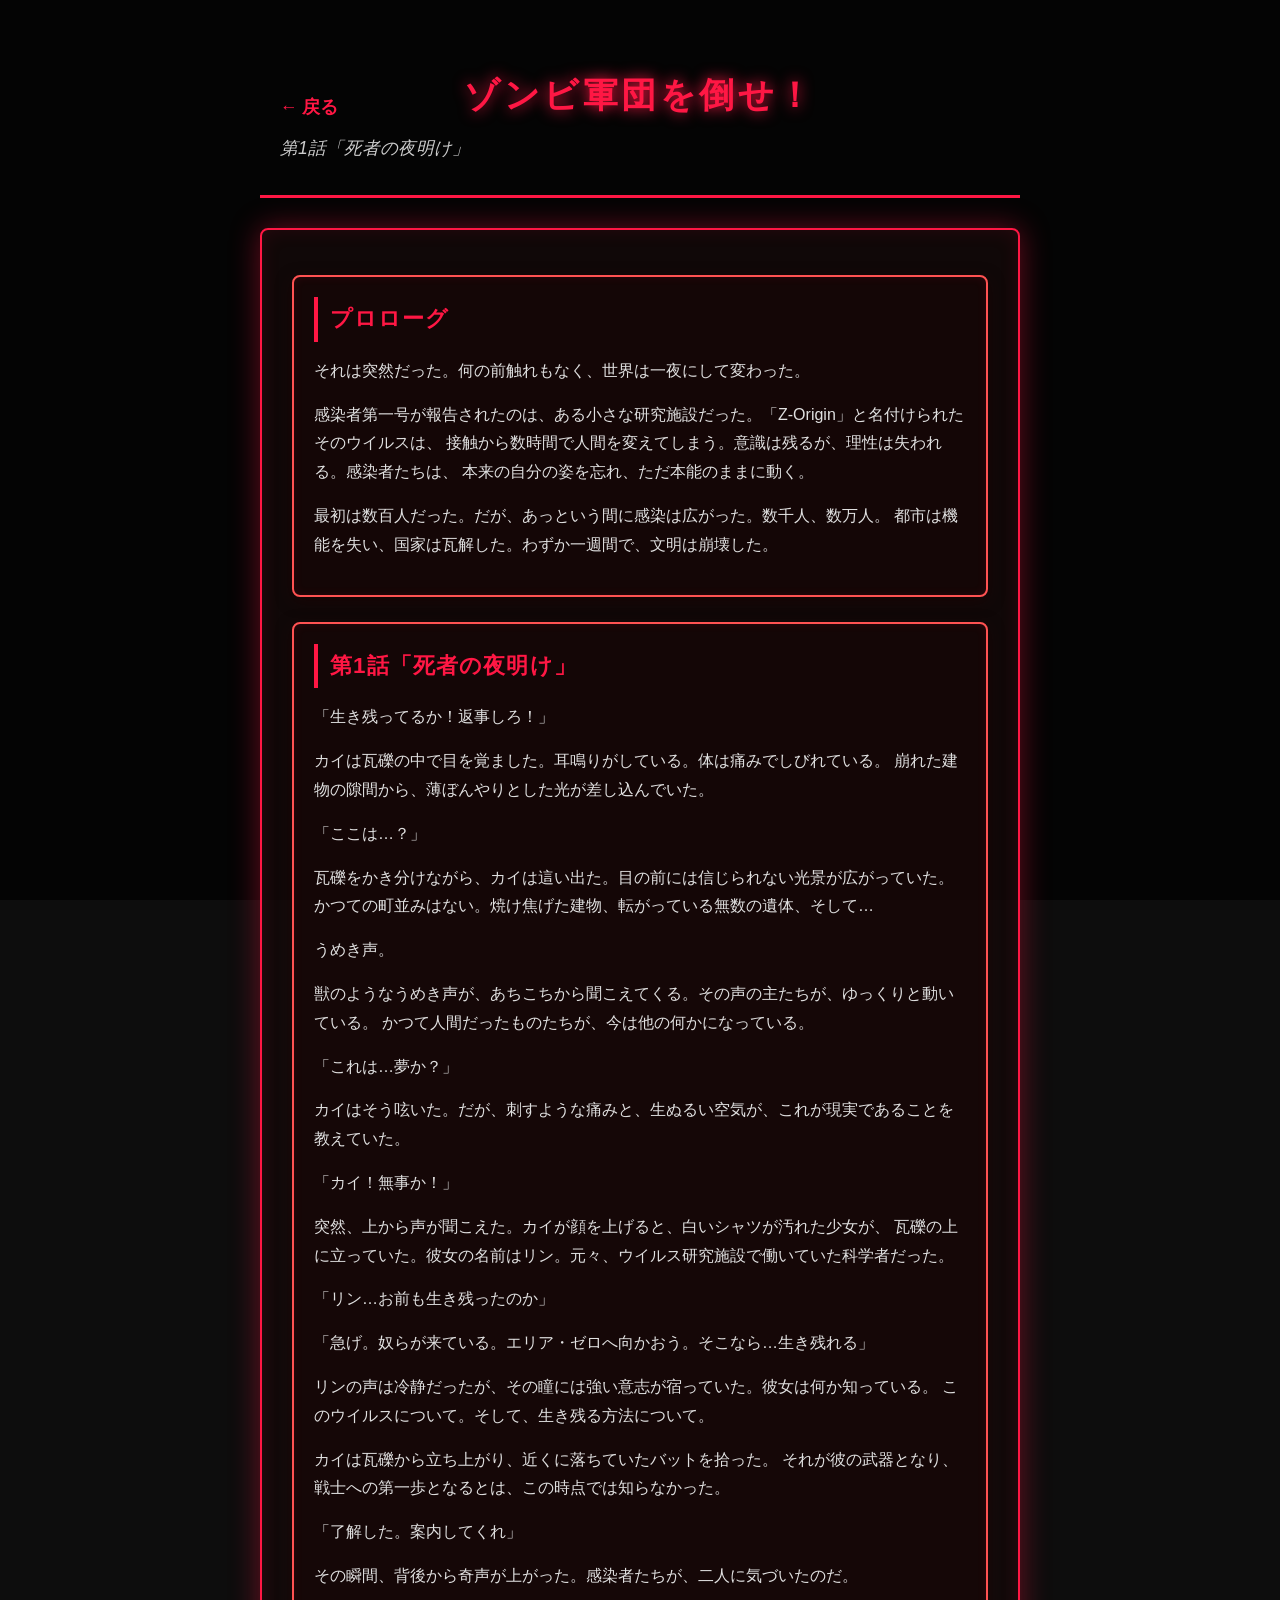
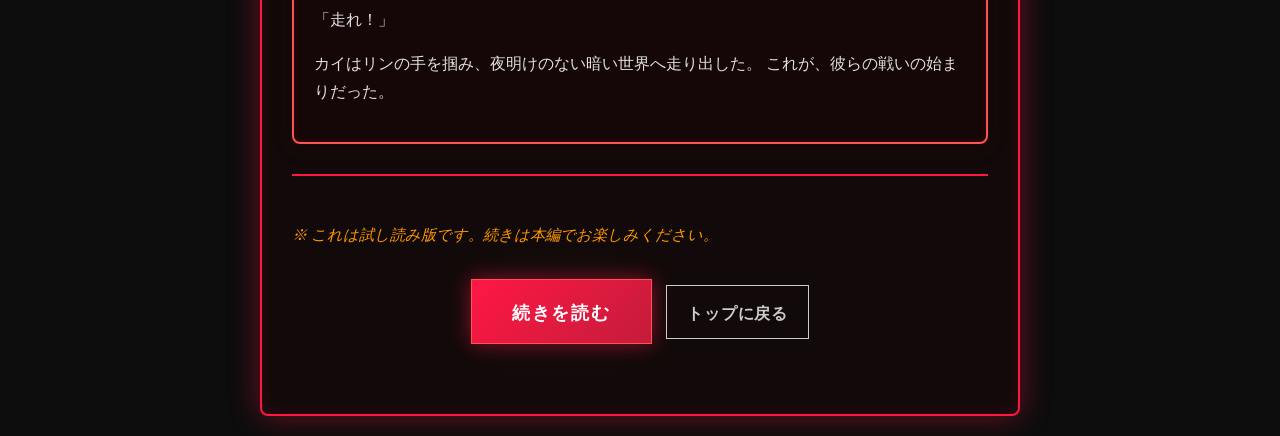
==== trial.html @ 5e1f34ef "Add initial trial HTML for zombie story" ====
<!DOCTYPE html>
<html lang="ja">
<head>
    <meta charset="UTF-8">
    <meta name="viewport" content="width=device-width, initial-scale=1.0">
    <title>試し読み｜「ゾンビ軍団を倒せ！」</title>
    <link rel="stylesheet" href="https://fonts.googleapis.com/css?family=Oswald:700|Bebas+Neue&display=swap">
    <link rel="stylesheet" href="style.css">
</head>
<body class="trial-page">
    <div class="video-background">
        <video autoplay muted loop playsinline class="background-video">
            <source src="zombie_movie.mp4" type="video/mp4">
            お使いのブラウザは動画をサポートしていません。
        </video>
        <div class="overlay"></div>
    </div>

    <div class="trial-container">
        <div class="trial-header">
            <a href="index.html" class="back-btn">← 戻る</a>
            <h1>ゾンビ軍団を倒せ！</h1>
            <p class="trial-subtitle">第1話「死者の夜明け」</p>
        </div>

        <div class="trial-content">
            <div class="manga-viewer">
                <div class="content-box">
                    <h3>プロローグ</h3>
                    <p>
                        それは突然だった。何の前触れもなく、世界は一夜にして変わった。
                    </p>
                    <p>
                        感染者第一号が報告されたのは、ある小さな研究施設だった。「Z-Origin」と名付けられたそのウイルスは、
                        接触から数時間で人間を変えてしまう。意識は残るが、理性は失われる。感染者たちは、
                        本来の自分の姿を忘れ、ただ本能のままに動く。
                    </p>
                    <p>
                        最初は数百人だった。だが、あっという間に感染は広がった。数千人、数万人。
                        都市は機能を失い、国家は瓦解した。わずか一週間で、文明は崩壊した。
                    </p>
                </div>

                <div class="content-box">
                    <h3>第1話「死者の夜明け」</h3>
                    <p>
                        「生き残ってるか！返事しろ！」
                    </p>
                    <p>
                        カイは瓦礫の中で目を覚ました。耳鳴りがしている。体は痛みでしびれている。
                        崩れた建物の隙間から、薄ぼんやりとした光が差し込んでいた。
                    </p>
                    <p>
                        「ここは…？」
                    </p>
                    <p>
                        瓦礫をかき分けながら、カイは這い出た。目の前には信じられない光景が広がっていた。
                        かつての町並みはない。焼け焦げた建物、転がっている無数の遺体、そして…
                    </p>
                    <p>
                        うめき声。
                    </p>
                    <p>
                        獣のようなうめき声が、あちこちから聞こえてくる。その声の主たちが、ゆっくりと動いている。
                        かつて人間だったものたちが、今は他の何かになっている。
                    </p>
                    <p>
                        「これは…夢か？」
                    </p>
                    <p>
                        カイはそう呟いた。だが、刺すような痛みと、生ぬるい空気が、これが現実であることを教えていた。
                    </p>
                    <p>
                        「カイ！無事か！」
                    </p>
                    <p>
                        突然、上から声が聞こえた。カイが顔を上げると、白いシャツが汚れた少女が、
                        瓦礫の上に立っていた。彼女の名前はリン。元々、ウイルス研究施設で働いていた科学者だった。
                    </p>
                    <p>
                        「リン…お前も生き残ったのか」
                    </p>
                    <p>
                        「急げ。奴らが来ている。エリア・ゼロへ向かおう。そこなら…生き残れる」
                    </p>
                    <p>
                        リンの声は冷静だったが、その瞳には強い意志が宿っていた。彼女は何か知っている。
                        このウイルスについて。そして、生き残る方法について。
                    </p>
                    <p>
                        カイは瓦礫から立ち上がり、近くに落ちていたバットを拾った。
                        それが彼の武器となり、戦士への第一歩となるとは、この時点では知らなかった。
                    </p>
                    <p>
                        「了解した。案内してくれ」
                    </p>
                    <p>
                        その瞬間、背後から奇声が上がった。感染者たちが、二人に気づいたのだ。
                    </p>
                    <p>
                        「走れ！」
                    </p>
                    <p>
                        カイはリンの手を掴み、夜明けのない暗い世界へ走り出した。
                        これが、彼らの戦いの始まりだった。
                    </p>
                </div>

                <div class="trial-end">
                    <p>※ これは試し読み版です。続きは本編でお楽しみください。</p>
                    <a href="#" class="purchase-btn">続きを読む</a>
                    <a href="index.html" class="back-home">トップに戻る</a>
                </div>
            </div>
        </div>
    </div>

    <script src="script.js"></script>
</body>
</html>
---- style.css ----
* {
    box-sizing: border-box;
}

body {
    background-color: #0d0d0d;
    color: #e0e0e0;
    font-family: 'Helvetica Neue', Arial, sans-serif;
    margin: 0;
    line-height: 1.8;
    overflow-x: hidden;
}

body.trial-page {
    overflow-y: auto;
}

.video-background {
    position: fixed;
    top: 0;
    left: 0;
    width: 100%;
    height: 100%;
    overflow: hidden;
    z-index: -1;
}

.background-video {
    min-width: 100%;
    min-height: 100%;
    width: auto;
    height: auto;
    position: absolute;
    top: 50%;
    left: 50%;
    transform: translate(-50%, -50%);
    object-fit: cover;
}

.overlay {
    position: absolute;
    top: 0;
    left: 0;
    width: 100%;
    height: 100%;
    background: rgba(0, 0, 0, 0.7);
    z-index: 0;
}

/* ========== メインページ ========== */
header {
    background: none;
    text-align: center;
    padding: 80px 20px 60px 20px;
    border-bottom: 5px solid #8b0000;
    position: relative;
    z-index: 1;
    min-height: 100vh;
    display: flex;
    flex-direction: column;
    justify-content: center;
    align-items: center;
}

.logo {
    font-size: 1rem;
    letter-spacing: 3px;
    color: #8b0000;
    font-weight: bold;
}

.hero-title {
    font-family: 'Oswald', 'Bebas Neue', Impact, Arial, sans-serif;
    font-size: 2.5rem;
    color: #fff;
    text-shadow: 0 0 18px #ff1d2c, 0 0 80px #fd4444, 2px 4px 0 #111, 0 0 8px #ff4488;
    letter-spacing: 0.08em;
    margin: 25px 0 15px 0;
    animation: hero-pop 1.2s cubic-bezier(0.19, 2, 0.18, 1.14);
    word-break: break-word;
}

@keyframes hero-pop {
    0% {
        opacity: 0;
        transform: scale(0.8) translateY(40px);
        letter-spacing: 0.35em;
        text-shadow: none;
    }
    45% {
        opacity: 1;
        transform: scale(1.02) translateY(-15px);
        letter-spacing: 0.18em;
    }
    100% {
        opacity: 1;
        transform: scale(1) translateY(0);
        letter-spacing: 0.08em;
    }
}

.tagline {
    font-style: italic;
    color: #ccc;
    font-size: 0.95rem;
    line-height: 1.6;
    max-width: 100%;
    padding: 0 10px;
    margin-bottom: 30px;
}

/* 試し読みボタン */
.trial-link {
    display: inline-block;
    background: linear-gradient(135deg, #ff1744 0%, #c41c3b 100%);
    color: #fff;
    padding: 14px 40px;
    font-size: 1.15rem;
    font-weight: bold;
    font-family: 'Oswald', 'Bebas Neue', Arial, sans-serif;
    text-decoration: none;
    border-radius: 0;
    cursor: pointer;
    transition: all 0.3s cubic-bezier(0.2, 1.5, 0.5, 1);
    letter-spacing: 0.15em;
    box-shadow: 
        inset 0 0 10px rgba(255, 255, 255, 0.2),
        0 0 20px rgba(255, 23, 68, 0.5),
        0 0 40px rgba(0, 0, 0, 0.5);
    margin-top: 20px;
    position: relative;
    overflow: hidden;
    border: 1px solid #ff5252;
}

.trial-link::before {
    content: '';
    position: absolute;
    top: 0;
    left: -100%;
    width: 100%;
    height: 100%;
    background: linear-gradient(90deg, transparent, rgba(255, 255, 255, 0.3), transparent);
    transition: left 0.5s;
}

.trial-link:hover {
    transform: translateY(-3px);
    box-shadow: 
        inset 0 0 15px rgba(255, 255, 255, 0.3),
        0 0 30px rgba(255, 23, 68, 0.8),
        0 0 60px rgba(3, 251, 213, 0.4);
    border-color: #03fbd5;
    text-shadow: 0 0 10px rgba(3, 251, 213, 0.8);
}

.trial-link:hover::before {
    left: 100%;
}

main {
    max-width: 900px;
    margin: 40px auto;
    padding: 0 15px;
    z-index: 1;
    position: relative;
}

h2 {
    border-left: 5px solid #ff0000;
    padding-left: 15px;
    color: #ff0000;
    text-transform: uppercase;
    font-family: 'Bebas Neue', 'Oswald', Impact, Arial, sans-serif;
    letter-spacing: 0.12em;
    font-size: 1.8rem;
    margin-top: 40px;
    margin-bottom: 20px;
}

section {
    margin-bottom: 40px;
}

p {
    text-align: justify;
    font-size: 1rem;
    line-height: 1.8;
}

/* 枠スタイル */
.content-box {
    background: rgba(30, 0, 0, 0.3);
    border: 2px solid #ff5252;
    border-radius: 8px;
    padding: 20px;
    margin: 15px 0;
    box-shadow: 0 4px 15px rgba(32, 0, 0, 0.5), inset 0 0 10px rgba(255, 23, 68, 0.1);
    transition: all 0.3s ease;
}

.content-box:hover {
    border-color: #ff1744;
    box-shadow: 0 6px 25px rgba(255, 23, 68, 0.3), inset 0 0 15px rgba(255, 23, 68, 0.2);
}

.content-box p {
    margin: 0;
}

.char-list {
    display: flex;
    gap: 20px;
    flex-wrap: wrap;
    justify-content: center;
    margin-top: 20px;
}

.char-item {
    flex: 1;
    min-width: 180px;
    min-height: auto;
    cursor: pointer;
}

.char-item h3 {
    margin-top: 0;
    margin-bottom: 12px;
    font-size: 1.2rem;
    color: #ff6666;
}

.char-item:hover .content-box {
    transform: translateY(-5px);
    border-color: #fff;
    background: rgba(70, 0, 10, 0.5);
}

footer {
    text-align: center;
    padding: 30px 20px;
    background: #000;
    font-size: 0.75rem;
    color: #777;
    position: relative;
    z-index: 1;
}

/* ========== 試し読みページ ========== */
.trial-container {
    max-width: 800px;
    margin: 0 auto;
    padding: 20px;
    position: relative;
    z-index: 1;
    min-height: 100vh;
}

.trial-header {
    text-align: center;
    padding: 40px 20px 30px 20px;
    margin-bottom: 30px;
    border-bottom: 3px solid #ff1744;
    position: relative;
}

.back-btn {
    position: absolute;
    left: 20px;
    top: 50%;
    transform: translateY(-50%);
    color: #ff1744;
    text-decoration: none;
    font-size: 1.1rem;
    font-weight: bold;
    transition: all 0.3s;
}

.back-btn:hover {
    color: #fff;
    text-shadow: 0 0 10px #ff1744;
}

.trial-header h1 {
    font-family: 'Oswald', 'Bebas Neue', Impact, Arial, sans-serif;
    font-size: 2.2rem;
    color: #ff1744;
    text-shadow: 0 0 15px #ff1744;
    margin: 0 0 10px 0;
    letter-spacing: 0.1em;
}

.trial-subtitle {
    color: #ccc;
    font-style: italic;
    margin: 0;
    font-size: 1.1rem;
}

.trial-content {
    background: rgba(20, 10, 10, 0.8);
    border: 2px solid #ff1744;
    border-radius: 8px;
    padding: 30px;
    box-shadow: 0 0 30px rgba(255, 23, 68, 0.4), inset 0 0 20px rgba(255, 23, 68, 0.1);
}

.manga-viewer {
    line-height: 2;
}

.manga-viewer .content-box {
    margin-bottom: 25px;
}

.manga-viewer h3 {
    color: #ff1744;
    font-size: 1.4rem;
    margin-top: 0;
    margin-bottom: 15px;
    border-left: 4px solid #ff1744;
    padding-left: 12px;
    letter-spacing: 0.05em;
}

.manga-viewer p {
    text-align: left;
    font-size: 1rem;
    margin-bottom: 15px;
    color: #e0e0e0;
}

.trial-end {
    text-align: center;
    padding: 30px 0;
    border-top: 2px solid #ff1744;
    margin-top: 30px;
}

.trial-end p {
    color: #ff9800;
    font-style: italic;
    font-size: 0.95rem;
    margin-bottom: 20px;
}

.purchase-btn {
    display: inline-block;
    background: linear-gradient(135deg, #ff1744 0%, #c41c3b 100%);
    color: #fff;
    padding: 14px 40px;
    font-size: 1.1rem;
    font-weight: bold;
    text-decoration: none;
    border-radius: 0;
    cursor: pointer;
    transition: all 0.3s cubic-bezier(0.2, 1.5, 0.5, 1);
    letter-spacing: 0.1em;
    box-shadow: 0 0 20px rgba(255, 23, 68, 0.5);
    margin: 10px 5px;
    border: 1px solid #ff5252;
    font-family: 'Oswald', 'Bebas Neue', Arial, sans-serif;
}

.purchase-btn:hover {
    transform: translateY(-3px);
    box-shadow: 0 0 40px rgba(255, 23, 68, 0.8), 0 0 60px rgba(3, 251, 213, 0.3);
    border-color: #03fbd5;
    text-shadow: 0 0 10px rgba(3, 251, 213, 0.8);
}

.back-home {
    display: inline-block;
    color: #ccc;
    text-decoration: none;
    padding: 10px 20px;
    margin: 10px 5px;
    border: 1px solid #ccc;
    border-radius: 0;
    transition: all 0.3s;
    font-family: 'Oswald', 'Bebas Neue', Arial, sans-serif;
    font-weight: bold;
    letter-spacing: 0.05em;
}

.back-home:hover {
    color: #fff;
    border-color: #fff;
    box-shadow: 0 0 15px rgba(255, 255, 255, 0.3);
}

/* ========== スマホ対応 ========== */
@media (max-width: 768px) {
    header {
        min-height: 80vh;
        padding: 60px 15px 40px 15px;
    }

    .logo {
        font-size: 0.9rem;
        letter-spacing: 2px;
    }

    .hero-title {
        font-size: 2rem;
        margin: 20px 0 10px 0;
    }

    .tagline {
        font-size: 0.85rem;
        line-height: 1.5;
        margin-bottom: 20px;
    }

    .trial-link {
        padding: 12px 32px;
        font-size: 1rem;
        margin-top: 15px;
    }

    h2 {
        font-size: 1.5rem;
        margin-top: 30px;
    }

    .content-box {
        padding: 15px;
    }

    .char-list {
        gap: 15px;
    }

    .char-item {
        min-width: 140px;
    }

    .char-item h3 {
        font-size: 1.1rem;
        margin-bottom: 10px;
    }

    .trial-container {
        padding: 15px;
    }

    .trial-header {
        padding: 30px 15px;
    }

    .trial-header h1 {
        font-size: 1.8rem;
    }

    .trial-content {
        padding: 20px;
        border-radius: 6px;
    }

    .manga-viewer p {
        font-size: 0.95rem;
        line-height: 1.8;
    }

    .purchase-btn,
    .back-home {
        padding: 11px 28px;
        font-size: 0.95rem;
        margin: 8px 3px;
    }
}

@media (max-width: 480px) {
    header {
        min-height: 70vh;
        padding: 50px 10px 30px 10px;
    }

    .logo {
        font-size: 0.8rem;
        letter-spacing: 2px;
    }

    .hero-title {
        font-size: 1.5rem;
        margin: 15px 0 8px 0;
    }

    .tagline {
        font-size: 0.75rem;
        padding: 0 5px;
        margin-bottom: 15px;
    }

    .trial-link {
        padding: 10px 24px;
        font-size: 0.9rem;
    }

    main {
        padding: 0 10px;
        margin: 20px auto;
    }

    h2 {
        font-size: 1.3rem;
        margin-top: 25px;
        margin-bottom: 15px;
    }

    .content-box {
        padding: 12px;
        margin: 12px 0;
        border-radius: 6px;
    }

    .char-list {
        gap: 10px;
        flex-direction: column;
    }

    .char-item {
        width: 100%;
        min-width: unset;
    }

    .char-item h3 {
        font-size: 1rem;
        margin-bottom: 8px;
    }

    .trial-container {
        padding: 10px;
    }

    .trial-header {
        padding: 20px 10px;
        margin-bottom: 20px;
    }

    .back-btn {
        left: 0;
        font-size: 1rem;
    }

    .trial-header h1 {
        font-size: 1.4rem;
        margin-top: 10px;
    }

    .trial-subtitle {
        font-size: 0.9rem;
    }

    .trial-content {
        padding: 15px;
        border-radius: 6px;
    }

    .manga-viewer .content-box {
        padding: 10px;
        margin-bottom: 15px;
    }

    .manga-viewer h3 {
        font-size: 1.1rem;
        margin-bottom: 10px;
    }

    .manga-viewer p {
        font-size: 0.9rem;
        line-height: 1.7;
        margin-bottom: 10px;
    }

    .trial-end {
        padding: 20px 0;
        margin-top: 20px;
    }

    .trial-end p {
        font-size: 0.85rem;
        margin-bottom: 15px;
    }

    .purchase-btn,
    .back-home {
        display: block;
        width: 100%;
        padding: 11px 0;
        font-size: 0.9rem;
        margin: 8px 0;
    }

    footer {
        padding: 20px 10px;
        font-size: 0.7rem;
    }
}

@media (max-width: 320px) {
    .hero-title {
        font-size: 1.2rem;
    }

    h2 {
        font-size: 1.1rem;
    }

    .trial-header h1 {
        font-size: 1.2rem;
    }

    .manga-viewer p {
        font-size: 0.85rem;
        line-height: 1.6;
    }
}
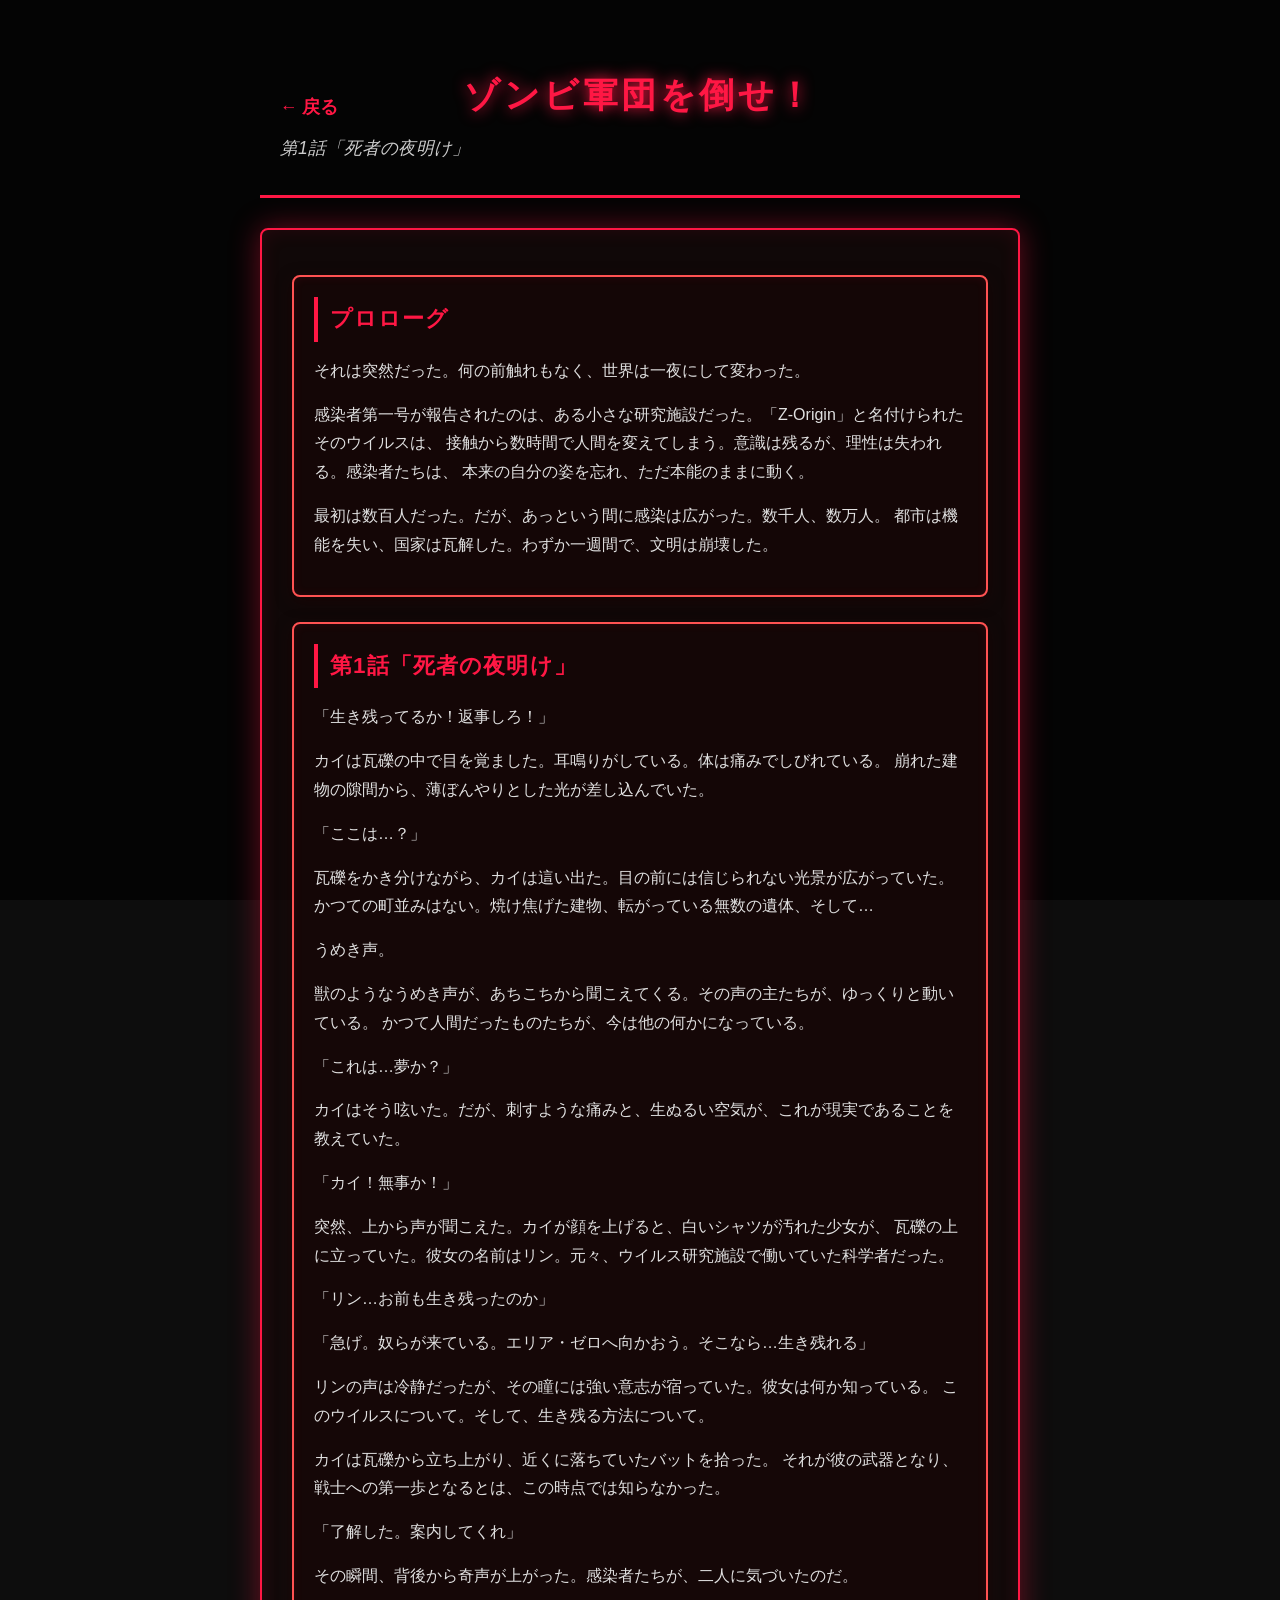
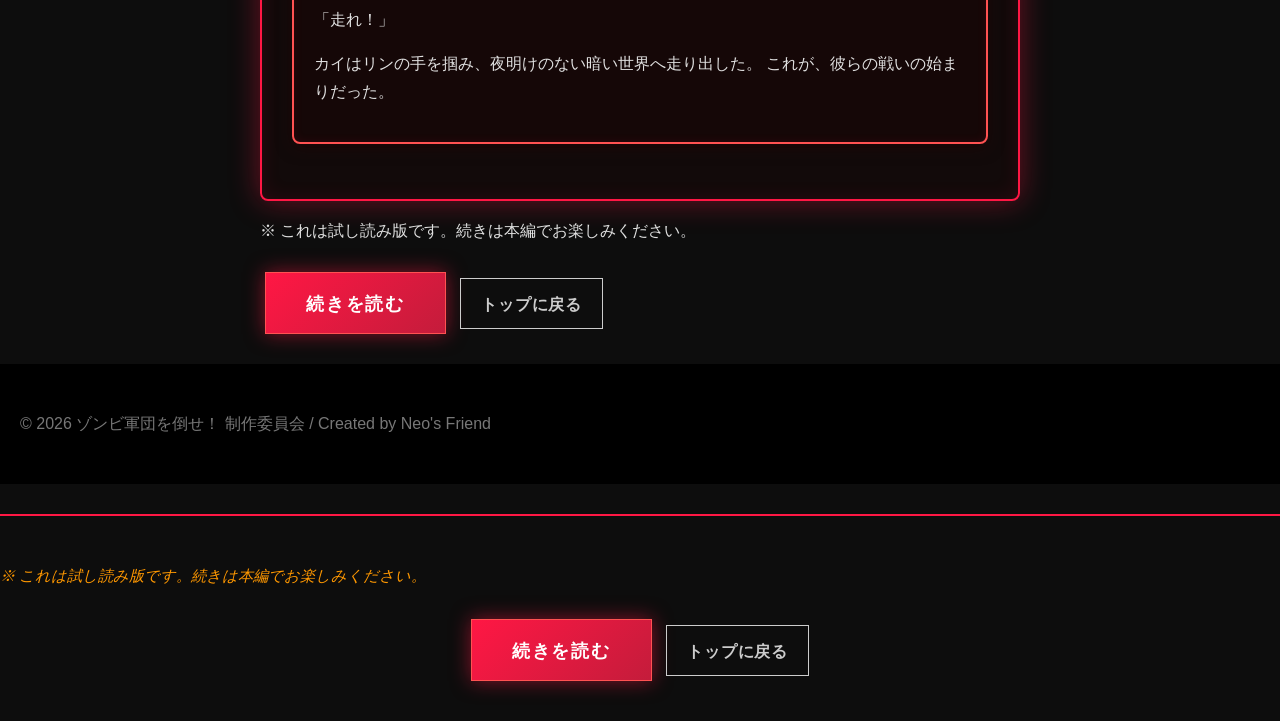
==== commit f2bf1727: "Add footer and trial notice to trial.html Added footer and trial notice section to trial.html." ====
--- a/trial.html
+++ b/trial.html
@@ -105,7 +105,23 @@
                         これが、彼らの戦いの始まりだった。
                     </p>
                 </div>
+            </div>
+        </div>
 
+        <div class="trial-footer">
+            <p class="trial-notice">※ これは試し読み版です。続きは本編でお楽しみください。</p>
+            <a href="manga.html" class="purchase-btn">続きを読む</a>
+            <a href="index.html" class="back-home">トップに戻る</a>
+        </div>
+    </div>
+
+    <footer>
+        <p>&copy; 2026 ゾンビ軍団を倒せ！ 制作委員会 / Created by Neo's Friend</p>
+    </footer>
+
+    <script src="script.js"></script>
+</body>
+</html>
                 <div class="trial-end">
                     <p>※ これは試し読み版です。続きは本編でお楽しみください。</p>
                     <a href="#" class="purchase-btn">続きを読む</a>
--- a/style.css
+++ b/style.css
@@ -616,3 +616,331 @@
         line-height: 1.6;
     }
 }
+/* ========== 本編ページ ========== */
+.manga-page {
+    overflow-y: auto;
+}
+
+.manga-container {
+    max-width: 850px;
+    margin: 0 auto;
+    padding: 20px;
+    position: relative;
+    z-index: 1;
+    min-height: 100vh;
+}
+
+.manga-header {
+    text-align: center;
+    padding: 40px 20px 30px 20px;
+    margin-bottom: 30px;
+    border-bottom: 3px solid #ff1744;
+    position: relative;
+}
+
+.manga-header h1 {
+    font-family: 'Oswald', 'Bebas Neue', Impact, Arial, sans-serif;
+    font-size: 2.2rem;
+    color: #ff1744;
+    text-shadow: 0 0 15px #ff1744;
+    margin: 0 0 20px 0;
+    letter-spacing: 0.1em;
+}
+
+.manga-nav {
+    margin-top: 20px;
+}
+
+.episode-selector {
+    background: rgba(20, 10, 10, 0.8);
+    color: #fff;
+    border: 2px solid #ff1744;
+    padding: 10px 15px;
+    font-size: 1rem;
+    border-radius: 4px;
+    cursor: pointer;
+    transition: all 0.3s;
+    font-family: 'Oswald', Arial, sans-serif;
+    letter-spacing: 0.05em;
+}
+
+.episode-selector:hover {
+    border-color: #03fbd5;
+    box-shadow: 0 0 15px rgba(255, 23, 68, 0.5);
+}
+
+.episode-selector option {
+    background: #0d0d0d;
+    color: #fff;
+}
+
+.manga-content {
+    background: rgba(20, 10, 10, 0.8);
+    border: 2px solid #ff1744;
+    border-radius: 8px;
+    padding: 30px;
+    box-shadow: 0 0 30px rgba(255, 23, 68, 0.4), inset 0 0 20px rgba(255, 23, 68, 0.1);
+    margin-bottom: 30px;
+}
+
+.episode {
+    animation: fadeInEpisode 0.5s ease-out;
+}
+
+@keyframes fadeInEpisode {
+    from {
+        opacity: 0;
+        transform: translateY(20px);
+    }
+    to {
+        opacity: 1;
+        transform: translateY(0);
+    }
+}
+
+.episode-header {
+    border-bottom: 2px solid #ff1744;
+    padding-bottom: 20px;
+    margin-bottom: 25px;
+}
+
+.episode-header h2 {
+    color: #ff1744;
+    font-size: 1.8rem;
+    margin: 0;
+    letter-spacing: 0.1em;
+    text-shadow: 0 0 10px #ff1744;
+}
+
+.manga-content .content-box {
+    margin-bottom: 20px;
+}
+
+.manga-content .content-box:last-child {
+    margin-bottom: 0;
+}
+
+.manga-content .content-box h3 {
+    color: #ff1744;
+    font-size: 1.3rem;
+    margin-top: 0;
+    margin-bottom: 15px;
+    border-left: 4px solid #ff1744;
+    padding-left: 12px;
+}
+
+.manga-content .content-box p {
+    text-align: left;
+    font-size: 1rem;
+    line-height: 2;
+    margin: 0 0 15px 0;
+    color: #e0e0e0;
+}
+
+.manga-content .content-box p:last-child {
+    margin-bottom: 0;
+}
+
+.manga-footer {
+    text-align: center;
+    padding: 30px 0;
+}
+
+.nav-buttons {
+    margin-bottom: 20px;
+}
+
+.nav-btn {
+    background: linear-gradient(135deg, #ff1744 0%, #c41c3b 100%);
+    color: #fff;
+    border: 1px solid #ff5252;
+    padding: 12px 28px;
+    font-size: 1rem;
+    font-weight: bold;
+    border-radius: 0;
+    cursor: pointer;
+    transition: all 0.3s cubic-bezier(0.2, 1.5, 0.5, 1);
+    margin: 0 10px;
+    font-family: 'Oswald', 'Bebas Neue', Arial, sans-serif;
+    letter-spacing: 0.1em;
+}
+
+.nav-btn:hover {
+    transform: translateY(-3px);
+    box-shadow: 0 0 30px rgba(255, 23, 68, 0.8), 0 0 50px rgba(3, 251, 213, 0.3);
+    border-color: #03fbd5;
+    text-shadow: 0 0 10px rgba(3, 251, 213, 0.8);
+}
+
+.nav-btn:disabled {
+    opacity: 0.5;
+    cursor: not-allowed;
+    transform: none;
+}
+
+.back-home-btn {
+    display: inline-block;
+    color: #ccc;
+    text-decoration: none;
+    padding: 10px 24px;
+    border: 1px solid #ccc;
+    border-radius: 0;
+    transition: all 0.3s;
+    font-family: 'Oswald', 'Bebas Neue', Arial, sans-serif;
+    font-weight: bold;
+    letter-spacing: 0.05em;
+}
+
+.back-home-btn:hover {
+    color: #fff;
+    border-color: #ff1744;
+    box-shadow: 0 0 20px rgba(255, 23, 68, 0.5);
+}
+
+/* ========== スマホ対応 ========== */
+@media (max-width: 768px) {
+    .manga-container {
+        padding: 15px;
+    }
+
+    .manga-header {
+        padding: 25px 15px;
+    }
+
+    .manga-header h1 {
+        font-size: 1.6rem;
+        margin-bottom: 15px;
+    }
+
+    .episode-selector {
+        width: 100%;
+        padding: 10px 12px;
+        font-size: 0.95rem;
+    }
+
+    .manga-content {
+        padding: 20px;
+        border-radius: 6px;
+    }
+
+    .episode-header {
+        padding-bottom: 15px;
+        margin-bottom: 20px;
+    }
+
+    .episode-header h2 {
+        font-size: 1.4rem;
+    }
+
+    .manga-content .content-box h3 {
+        font-size: 1.2rem;
+        margin-bottom: 12px;
+    }
+
+    .manga-content .content-box p {
+        font-size: 0.95rem;
+        line-height: 1.8;
+        margin-bottom: 12px;
+    }
+
+    .nav-btn {
+        padding: 10px 20px;
+        font-size: 0.95rem;
+        margin: 8px 5px;
+    }
+
+    .back-home-btn {
+        padding: 10px 20px;
+        font-size: 0.95rem;
+    }
+}
+
+@media (max-width: 480px) {
+    .manga-container {
+        padding: 10px;
+    }
+
+    .manga-header {
+        padding: 20px 10px;
+        margin-bottom: 20px;
+    }
+
+    .manga-header h1 {
+        font-size: 1.3rem;
+        margin-bottom: 12px;
+    }
+
+    .episode-selector {
+        width: 100%;
+        padding: 8px 10px;
+        font-size: 0.9rem;
+    }
+
+    .manga-content {
+        padding: 15px;
+        border-radius: 6px;
+    }
+
+    .episode-header {
+        padding-bottom: 12px;
+        margin-bottom: 15px;
+    }
+
+    .episode-header h2 {
+        font-size: 1.2rem;
+    }
+
+    .manga-content .content-box {
+        padding: 12px;
+        margin-bottom: 15px;
+    }
+
+    .manga-content .content-box h3 {
+        font-size: 1.1rem;
+        margin-bottom: 10px;
+        padding-left: 10px;
+    }
+
+    .manga-content .content-box p {
+        font-size: 0.9rem;
+        line-height: 1.7;
+        margin-bottom: 10px;
+    }
+
+    .manga-footer {
+        padding: 20px 0;
+    }
+
+    .nav-btn {
+        display: block;
+        width: 100%;
+        padding: 10px 0;
+        margin: 8px 0;
+        font-size: 0.9rem;
+    }
+
+    .back-home-btn {
+        display: block;
+        width: 100%;
+        padding: 10px 0;
+        font-size: 0.9rem;
+    }
+}
+
+@media (max-width: 320px) {
+    .manga-header h1 {
+        font-size: 1.1rem;
+    }
+
+    .episode-header h2 {
+        font-size: 1rem;
+    }
+
+    .manga-content .content-box h3 {
+        font-size: 1rem;
+    }
+
+    .manga-content .content-box p {
+        font-size: 0.85rem;
+    }
+}
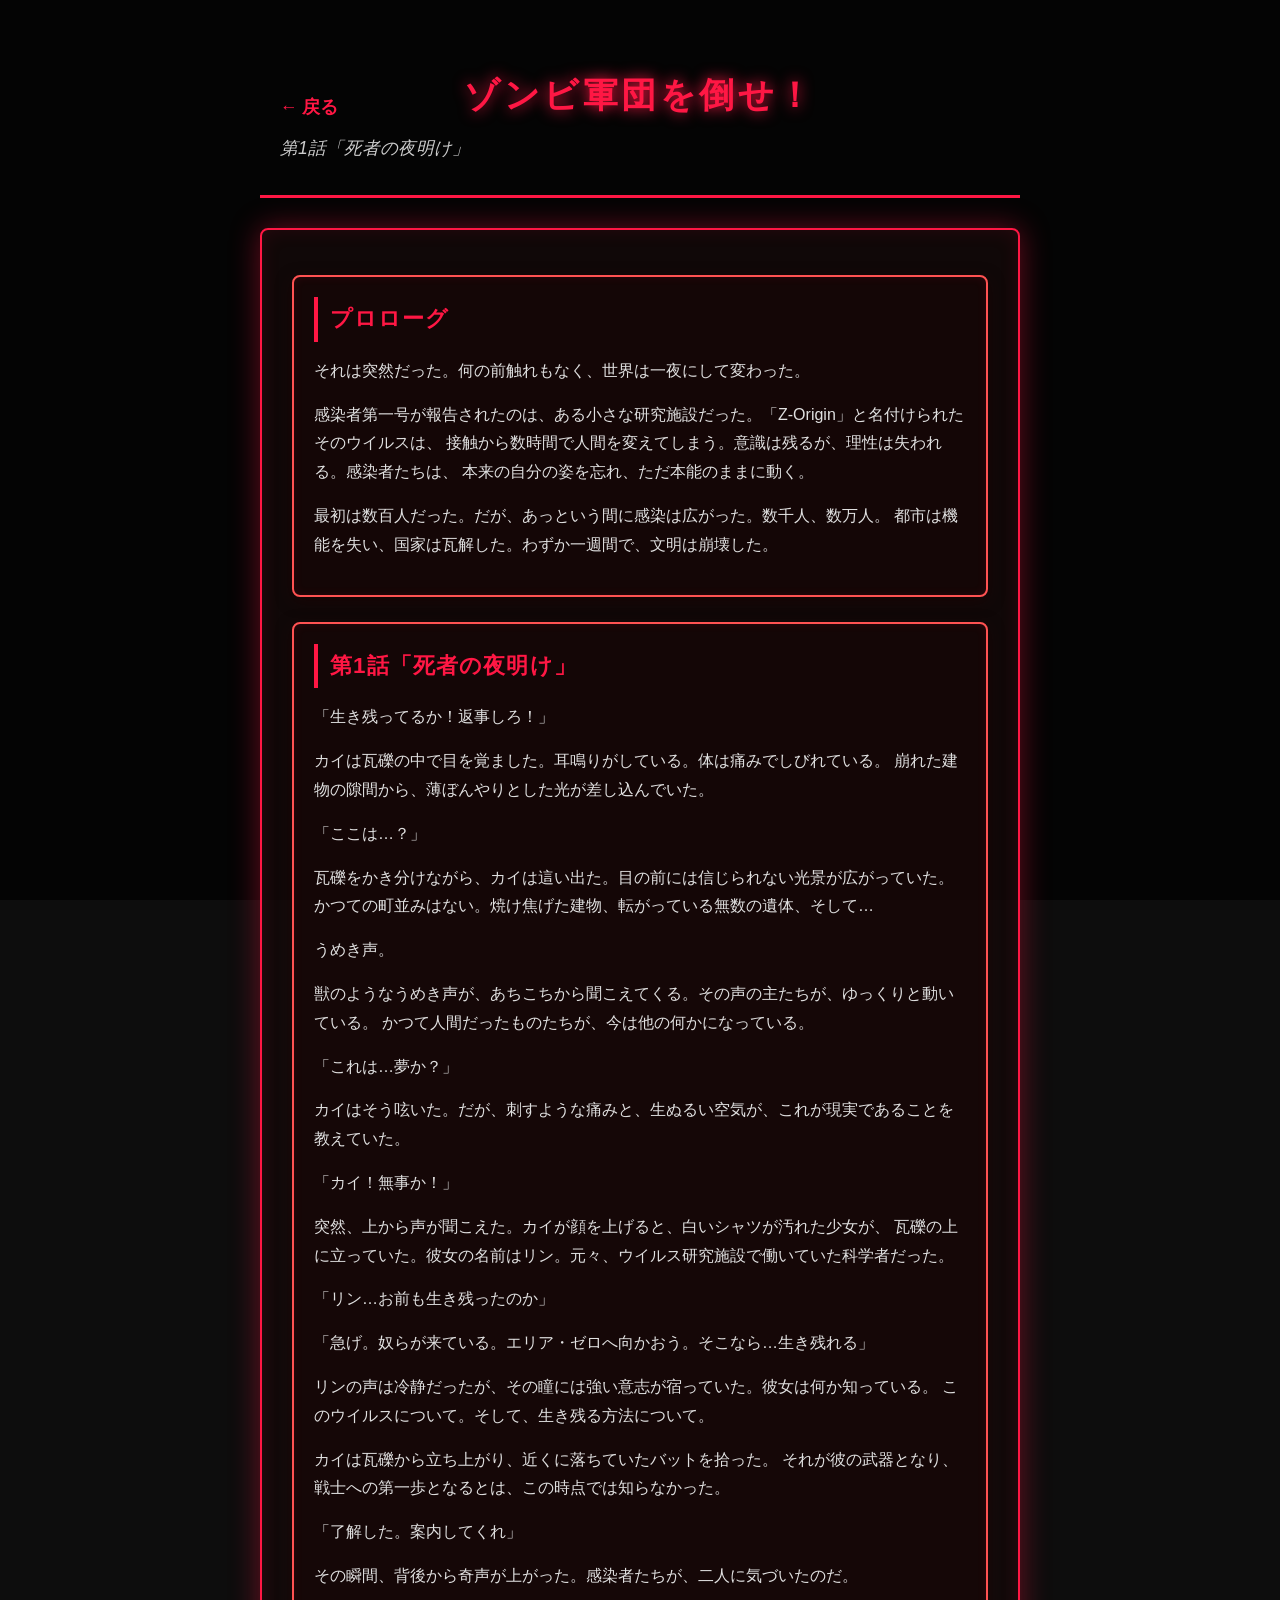
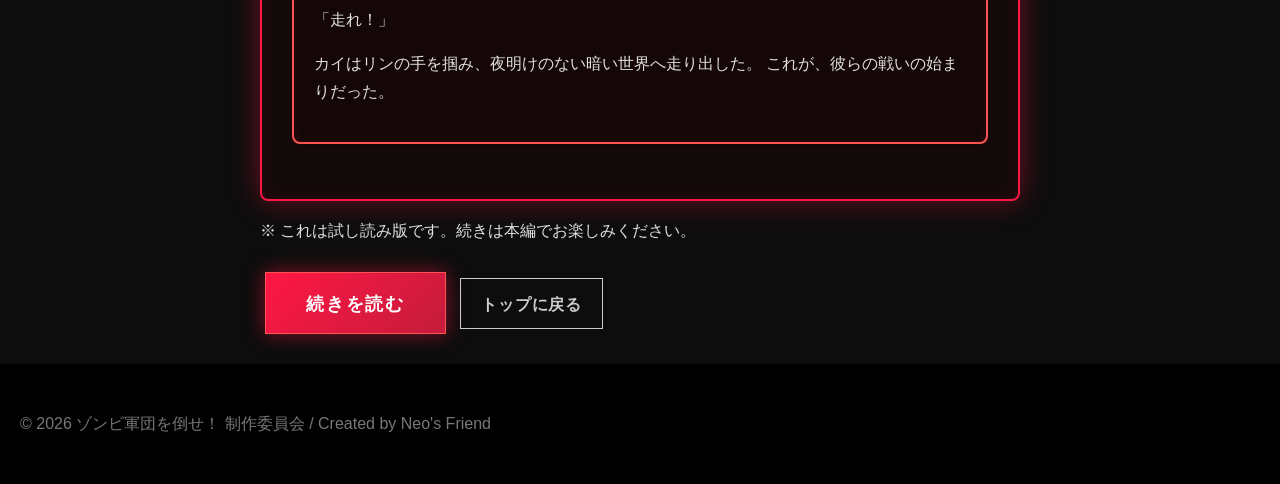
==== commit 27f45146: "Update trial.html" ====
--- a/trial.html
+++ b/trial.html
@@ -122,15 +122,3 @@
     <script src="script.js"></script>
 </body>
 </html>
-                <div class="trial-end">
-                    <p>※ これは試し読み版です。続きは本編でお楽しみください。</p>
-                    <a href="#" class="purchase-btn">続きを読む</a>
-                    <a href="index.html" class="back-home">トップに戻る</a>
-                </div>
-            </div>
-        </div>
-    </div>
-
-    <script src="script.js"></script>
-</body>
-</html>
